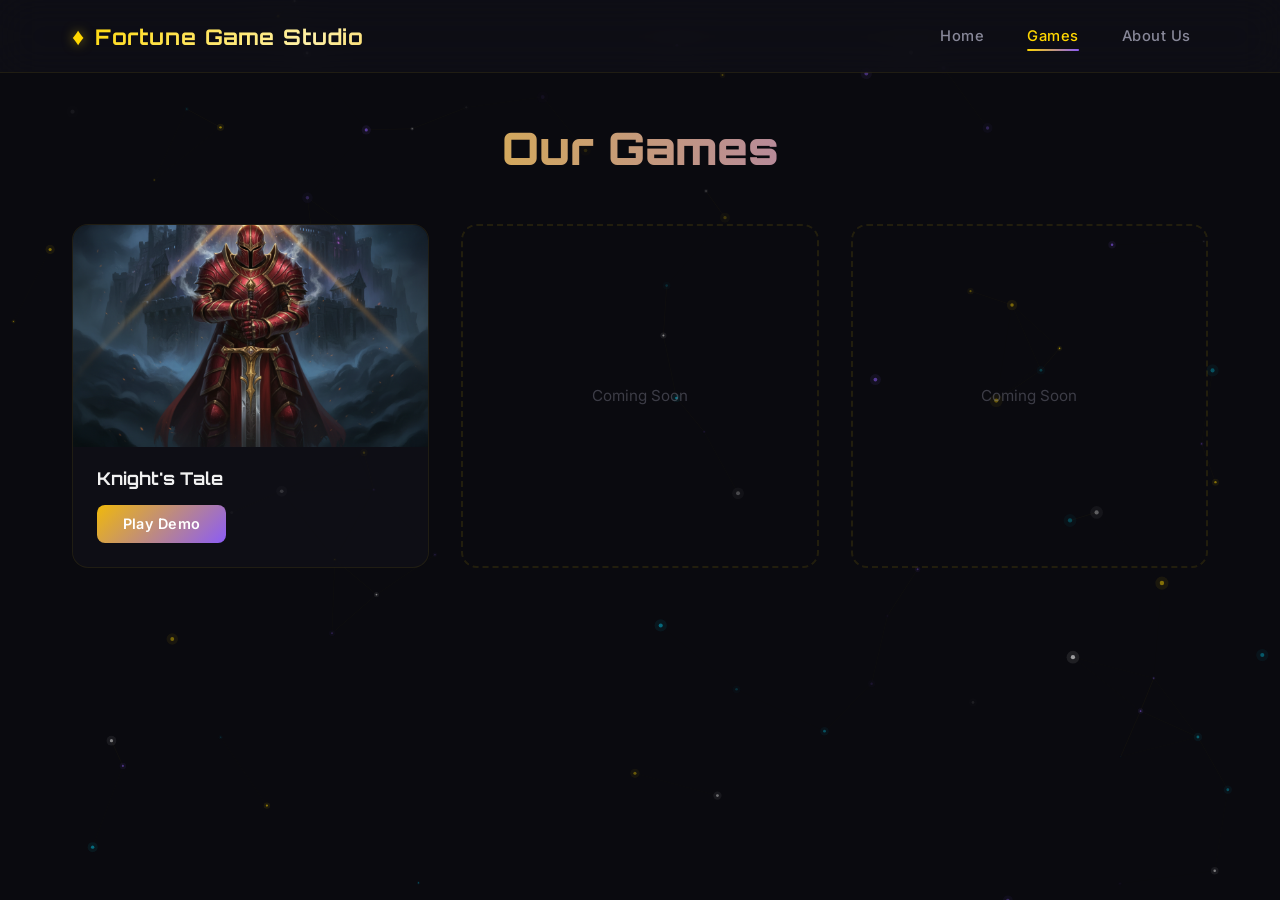
==== games/index.html @ 16992de4 "Initial commit" ====
<!DOCTYPE html>
<html lang="en">
<head>
  <meta charset="UTF-8">
  <meta name="viewport" content="width=device-width, initial-scale=1.0">
  <title>Games — Fortune Game Studio</title>
  <link rel="preconnect" href="https://fonts.googleapis.com">
  <link rel="preconnect" href="https://fonts.gstatic.com" crossorigin>
  <link href="https://fonts.googleapis.com/css2?family=Inter:wght@300;400;500;600&family=Orbitron:wght@500;700;900&display=swap" rel="stylesheet">
  <link rel="stylesheet" href="../css/styles.css">
</head>
<body>
  <canvas id="particle-canvas"></canvas>

  <header class="header">
    <div class="header-inner">
      <a class="logo" href="/" aria-label="Fortune Game Studio">
        <span class="logo-icon">&#9830;</span>
        Fortune Game Studio
      </a>
      <nav class="nav">
        <a class="nav-link" href="/">Home</a>
        <a class="nav-link active" href="/games/">Games</a>
        <a class="nav-link">About Us</a>
      </nav>
    </div>
  </header>

  <main>
    <section class="page-section">
      <h1 class="page-title">Our Games</h1>
      <div class="games-grid">
        <div class="game-card">
          <div class="game-card-image">
            <img src="../assets/images/knights-tale.png" alt="Knight's Tale">
          </div>
          <div class="game-card-body">
            <h2 class="game-card-name">Knight's Tale</h2>
            <a class="btn-play-demo" href="/games/knights-tale-demo/">Play Demo</a>
          </div>
        </div>
        <div class="game-card-empty">
          <span>Coming Soon</span>
        </div>
        <div class="game-card-empty">
          <span>Coming Soon</span>
        </div>
      </div>
    </section>
  </main>

  <script src="../js/main.js"></script>
</body>
</html>
---- css/styles.css ----
/* === Reset & Base === */
*, *::before, *::after {
  margin: 0;
  padding: 0;
  box-sizing: border-box;
}

:root {
  --bg-primary: #0a0a0f;
  --bg-secondary: #12121a;
  --gold: #FFD700;
  --gold-dark: #F0B90B;
  --purple: #8B5CF6;
  --purple-dim: #6D28D9;
  --cyan: #06B6D4;
  --text-primary: #f0f0f0;
  --text-muted: #888899;
  --glass-bg: rgba(18, 18, 26, 0.6);
  --glass-border: rgba(255, 215, 0, 0.08);
}

html {
  scroll-behavior: smooth;
}

body {
  font-family: 'Inter', sans-serif;
  background: var(--bg-primary);
  color: var(--text-primary);
  overflow-x: hidden;
  min-height: 100vh;
}

/* === Particle Canvas === */
#particle-canvas {
  position: fixed;
  top: 0;
  left: 0;
  width: 100%;
  height: 100%;
  z-index: 0;
  pointer-events: none;
}

/* === Header === */
.header {
  position: fixed;
  top: 0;
  left: 0;
  right: 0;
  z-index: 100;
  background: var(--glass-bg);
  backdrop-filter: blur(20px);
  -webkit-backdrop-filter: blur(20px);
  border-bottom: 1px solid var(--glass-border);
  transition: background 0.3s ease;
}

.header-inner {
  max-width: 1200px;
  margin: 0 auto;
  padding: 0 2rem;
  height: 72px;
  display: flex;
  align-items: center;
  justify-content: space-between;
}

/* === Logo === */
.logo {
  font-family: 'Orbitron', sans-serif;
  font-weight: 700;
  font-size: 1.35rem;
  letter-spacing: 0.04em;
  background: linear-gradient(135deg, var(--gold) 0%, #FFF1A8 40%, var(--gold-dark) 70%, var(--gold) 100%);
  background-size: 200% 200%;
  -webkit-background-clip: text;
  -webkit-text-fill-color: transparent;
  background-clip: text;
  animation: shimmer-gold 4s ease-in-out infinite;
  display: flex;
  align-items: center;
  gap: 0.6rem;
  text-decoration: none;
  cursor: default;
  user-select: none;
}

.logo-icon {
  font-size: 1.5rem;
  -webkit-text-fill-color: var(--gold);
  filter: drop-shadow(0 0 6px rgba(255, 215, 0, 0.5));
  animation: pulse-glow 2.5s ease-in-out infinite;
}

@keyframes shimmer-gold {
  0%, 100% { background-position: 0% 50%; }
  50% { background-position: 100% 50%; }
}

@keyframes pulse-glow {
  0%, 100% { filter: drop-shadow(0 0 6px rgba(255, 215, 0, 0.4)); }
  50% { filter: drop-shadow(0 0 14px rgba(255, 215, 0, 0.8)); }
}

/* === Navigation === */
.nav {
  display: flex;
  align-items: center;
  gap: 0.5rem;
}

.nav-link {
  font-family: 'Inter', sans-serif;
  font-weight: 500;
  font-size: 0.92rem;
  letter-spacing: 0.03em;
  color: var(--text-muted);
  text-decoration: none;
  padding: 0.5rem 1.1rem;
  border-radius: 8px;
  position: relative;
  transition: color 0.3s ease, background 0.3s ease;
}

.nav-link:not([href]) {
  cursor: default;
  pointer-events: none;
}

.nav-link[href]:hover {
  color: var(--gold);
}

.nav-link::after {
  content: '';
  position: absolute;
  bottom: 2px;
  left: 50%;
  transform: translateX(-50%) scaleX(0);
  width: 60%;
  height: 2px;
  background: linear-gradient(90deg, var(--gold), var(--purple));
  border-radius: 1px;
  transition: transform 0.3s ease;
}

.nav-link.active {
  color: var(--gold);
}

.nav-link.active::after {
  transform: translateX(-50%) scaleX(1);
}

/* === Hero Section === */
.hero {
  position: relative;
  z-index: 1;
  min-height: 100vh;
  display: flex;
  align-items: center;
  justify-content: center;
  text-align: center;
  padding: 6rem 2rem 4rem;
}

.hero-content {
  position: relative;
  z-index: 2;
  max-width: 800px;
  animation: fadeInUp 1.2s ease-out;
}

.hero-title {
  font-family: 'Orbitron', sans-serif;
  font-weight: 900;
  line-height: 1.15;
  margin-bottom: 1.5rem;
}

.hero-title-line {
  display: block;
  font-size: clamp(2.2rem, 6vw, 4.2rem);
  color: var(--text-primary);
  text-shadow: 0 0 40px rgba(255, 255, 255, 0.06);
}

.hero-title-line.accent {
  background: linear-gradient(90deg, var(--gold), var(--purple), var(--cyan));
  background-size: 200% auto;
  -webkit-background-clip: text;
  -webkit-text-fill-color: transparent;
  background-clip: text;
  animation: gradient-flow 5s linear infinite;
  filter: drop-shadow(0 0 30px rgba(139, 92, 246, 0.3));
}

@keyframes gradient-flow {
  0% { background-position: 0% center; }
  100% { background-position: 200% center; }
}

.hero-tagline {
  font-size: clamp(1rem, 2vw, 1.25rem);
  font-weight: 300;
  color: var(--text-muted);
  line-height: 1.7;
  max-width: 580px;
  margin: 0 auto 2.5rem;
  animation: fadeInUp 1.2s ease-out 0.3s both;
}

/* === Decorative Chips === */
.hero-chips {
  display: flex;
  justify-content: center;
  gap: 1.2rem;
  animation: fadeInUp 1.2s ease-out 0.6s both;
}

.chip {
  width: 44px;
  height: 44px;
  border-radius: 50%;
  border: 2px solid;
  position: relative;
  animation: float 3s ease-in-out infinite;
}

.chip::before {
  content: '';
  position: absolute;
  inset: 5px;
  border-radius: 50%;
  border: 1.5px dashed;
  opacity: 0.5;
}

.chip:nth-child(1) {
  border-color: var(--gold);
  box-shadow: 0 0 20px rgba(255, 215, 0, 0.25), inset 0 0 10px rgba(255, 215, 0, 0.1);
  animation-delay: 0s;
}
.chip:nth-child(1)::before { border-color: var(--gold); }

.chip:nth-child(2) {
  border-color: var(--purple);
  box-shadow: 0 0 20px rgba(139, 92, 246, 0.25), inset 0 0 10px rgba(139, 92, 246, 0.1);
  animation-delay: 0.5s;
}
.chip:nth-child(2)::before { border-color: var(--purple); }

.chip:nth-child(3) {
  border-color: var(--cyan);
  box-shadow: 0 0 20px rgba(6, 182, 212, 0.25), inset 0 0 10px rgba(6, 182, 212, 0.1);
  animation-delay: 1s;
}
.chip:nth-child(3)::before { border-color: var(--cyan); }

@keyframes float {
  0%, 100% { transform: translateY(0); }
  50% { transform: translateY(-10px); }
}

/* === Hero Glow === */
.hero-glow {
  position: absolute;
  top: 50%;
  left: 50%;
  transform: translate(-50%, -50%);
  width: 600px;
  height: 600px;
  background: radial-gradient(circle, rgba(139, 92, 246, 0.12) 0%, rgba(255, 215, 0, 0.05) 40%, transparent 70%);
  border-radius: 50%;
  pointer-events: none;
  z-index: 1;
  animation: breathe 6s ease-in-out infinite;
}

@keyframes breathe {
  0%, 100% { transform: translate(-50%, -50%) scale(1); opacity: 0.7; }
  50% { transform: translate(-50%, -50%) scale(1.15); opacity: 1; }
}

/* === Entrance Animations === */
@keyframes fadeInUp {
  from {
    opacity: 0;
    transform: translateY(30px);
  }
  to {
    opacity: 1;
    transform: translateY(0);
  }
}

/* === Page Section (Games & Demo pages) === */
.page-section {
  position: relative;
  z-index: 1;
  padding: 120px 2rem 4rem;
  max-width: 1200px;
  margin: 0 auto;
}

.page-title {
  font-family: 'Orbitron', sans-serif;
  font-weight: 900;
  font-size: clamp(1.8rem, 4vw, 2.8rem);
  text-align: center;
  margin-bottom: 3rem;
  background: linear-gradient(90deg, var(--gold), var(--purple), var(--cyan));
  background-size: 200% auto;
  -webkit-background-clip: text;
  -webkit-text-fill-color: transparent;
  background-clip: text;
  animation: gradient-flow 5s linear infinite;
}

/* === Games Grid === */
.games-grid {
  display: grid;
  grid-template-columns: repeat(3, 1fr);
  gap: 2rem;
}

/* === Game Card === */
.game-card {
  background: var(--glass-bg);
  border: 1px solid var(--glass-border);
  border-radius: 16px;
  overflow: hidden;
  transition: transform 0.3s ease, box-shadow 0.3s ease, border-color 0.3s ease;
}

.game-card:hover {
  transform: translateY(-6px) scale(1.02);
  box-shadow: 0 8px 40px rgba(255, 215, 0, 0.15), 0 0 20px rgba(139, 92, 246, 0.1);
  border-color: rgba(255, 215, 0, 0.25);
}

.game-card-image {
  width: 100%;
  aspect-ratio: 16 / 10;
  overflow: hidden;
}

.game-card-image img {
  width: 100%;
  height: 100%;
  object-fit: cover;
  transition: transform 0.4s ease;
}

.game-card:hover .game-card-image img {
  transform: scale(1.08);
}

.game-card-body {
  padding: 1.25rem 1.5rem 1.5rem;
}

.game-card-name {
  font-family: 'Orbitron', sans-serif;
  font-weight: 700;
  font-size: 1.1rem;
  color: var(--text-primary);
  margin-bottom: 1rem;
}

.btn-play-demo {
  display: inline-block;
  font-family: 'Inter', sans-serif;
  font-weight: 600;
  font-size: 0.9rem;
  letter-spacing: 0.03em;
  color: #fff;
  background: linear-gradient(135deg, var(--gold-dark), var(--purple));
  padding: 0.65rem 1.6rem;
  border-radius: 8px;
  text-decoration: none;
  transition: box-shadow 0.3s ease, transform 0.2s ease;
}

.btn-play-demo:hover {
  box-shadow: 0 0 20px rgba(255, 215, 0, 0.3), 0 0 40px rgba(139, 92, 246, 0.2);
  transform: translateY(-2px);
}

/* === Empty Card Placeholder === */
.game-card-empty {
  border: 2px dashed rgba(255, 215, 0, 0.1);
  border-radius: 16px;
  display: flex;
  align-items: center;
  justify-content: center;
  min-height: 260px;
}

.game-card-empty span {
  font-family: 'Inter', sans-serif;
  font-size: 0.95rem;
  color: var(--text-muted);
  opacity: 0.4;
}

/* === Demo Page === */
.back-btn {
  display: inline-flex;
  align-items: center;
  gap: 0.4rem;
  font-family: 'Inter', sans-serif;
  font-weight: 500;
  font-size: 0.9rem;
  color: var(--text-muted);
  text-decoration: none;
  margin-bottom: 1rem;
  padding: 0.4rem 0.8rem;
  border-radius: 6px;
  transition: color 0.3s ease, background 0.3s ease;
}

.back-btn:hover {
  color: var(--gold);
  background: rgba(255, 215, 0, 0.06);
}

.game-frame-container {
  border: 1px solid rgba(255, 215, 0, 0.12);
  border-radius: 8px;
  overflow: hidden;
  margin: 0 1rem;
  position: relative;
}

.game-iframe {
  display: block;
  width: 100%;
  height: 80vh;
  border: none;
}

/* === Responsive === */
@media (max-width: 640px) {
  .header-inner {
    padding: 0 1.2rem;
    height: 60px;
  }

  .logo {
    font-size: 1rem;
  }

  .logo-icon {
    font-size: 1.2rem;
  }

  .nav-link {
    font-size: 0.82rem;
    padding: 0.4rem 0.7rem;
  }

  .hero {
    padding: 5rem 1.2rem 3rem;
  }

  .page-section {
    padding: 100px 1.2rem 3rem;
  }

  .games-grid {
    grid-template-columns: 1fr;
    gap: 1.5rem;
  }

  .game-card-empty {
    min-height: 160px;
  }

  /* Demo page mobile: full-bleed iframe with overlay back button */
  .back-btn {
    position: fixed;
    top: 70px;
    left: 10px;
    z-index: 50;
    background: rgba(10, 10, 15, 0.75);
    backdrop-filter: blur(8px);
    -webkit-backdrop-filter: blur(8px);
    border-radius: 8px;
    color: var(--text-primary);
    margin-bottom: 0;
    padding: 0.5rem 0.9rem;
    font-size: 0.82rem;
  }

  .game-frame-container {
    border: none;
    border-radius: 0;
    margin: 0;
  }

  .game-iframe {
    height: calc(100vh - 60px);
  }
}

@media (min-width: 641px) and (max-width: 900px) {
  .games-grid {
    grid-template-columns: repeat(2, 1fr);
  }
}
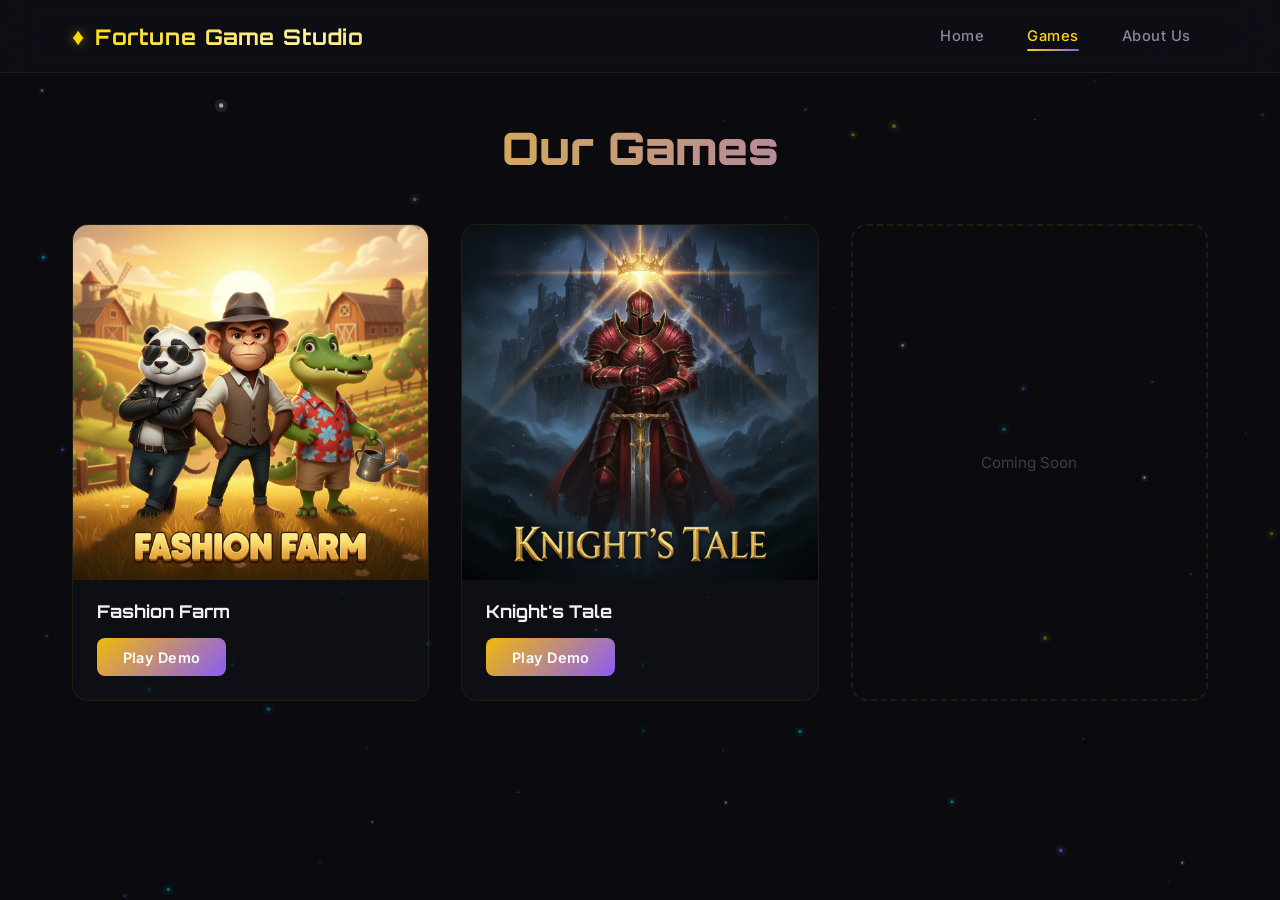
==== commit cd875614: "Add Fashion Farm demo, update games page layout - Add Fashion Farm as first game with demo iframe - " ====
--- a/games/index.html
+++ b/games/index.html
@@ -32,15 +32,21 @@
       <div class="games-grid">
         <div class="game-card">
           <div class="game-card-image">
+            <img src="../assets/images/fashion-farm.png" alt="Fashion Farm">
+          </div>
+          <div class="game-card-body">
+            <h2 class="game-card-name">Fashion Farm</h2>
+            <a class="btn-play-demo" href="/games/fashion-farm-demo/">Play Demo</a>
+          </div>
+        </div>
+        <div class="game-card">
+          <div class="game-card-image">
             <img src="../assets/images/knights-tale.png" alt="Knight's Tale">
           </div>
           <div class="game-card-body">
             <h2 class="game-card-name">Knight's Tale</h2>
             <a class="btn-play-demo" href="/games/knights-tale-demo/">Play Demo</a>
           </div>
-        </div>
-        <div class="game-card-empty">
-          <span>Coming Soon</span>
         </div>
         <div class="game-card-empty">
           <span>Coming Soon</span>
--- a/css/styles.css
+++ b/css/styles.css
@@ -342,14 +342,15 @@
 
 .game-card-image {
   width: 100%;
-  aspect-ratio: 16 / 10;
+  aspect-ratio: 1 / 1;
   overflow: hidden;
 }
 
 .game-card-image img {
   width: 100%;
   height: 100%;
-  object-fit: cover;
+  object-fit: contain;
+  background: var(--bg-secondary);
   transition: transform 0.4s ease;
 }
 
@@ -409,15 +410,15 @@
 .back-btn {
   display: inline-flex;
   align-items: center;
-  gap: 0.4rem;
+  gap: 0.3rem;
   font-family: 'Inter', sans-serif;
   font-weight: 500;
-  font-size: 0.9rem;
+  font-size: 0.75rem;
   color: var(--text-muted);
   text-decoration: none;
-  margin-bottom: 1rem;
-  padding: 0.4rem 0.8rem;
-  border-radius: 6px;
+  margin-bottom: 0.6rem;
+  padding: 0.3rem 0.6rem;
+  border-radius: 5px;
   transition: color 0.3s ease, background 0.3s ease;
 }
 
@@ -478,30 +479,52 @@
     min-height: 160px;
   }
 
-  /* Demo page mobile: full-bleed iframe with overlay back button */
-  .back-btn {
+  /* Game page mobile: true fullscreen */
+  .game-page,
+  .game-page html {
+    height: 100%;
+    overflow: hidden;
+  }
+
+  .game-page .header,
+  .game-page #particle-canvas {
+    display: none;
+  }
+
+  .game-page main,
+  .game-page .page-section {
+    padding: 0;
+    margin: 0;
+    max-width: none;
+    height: 100%;
+  }
+
+  .game-page .back-btn {
     position: fixed;
-    top: 70px;
-    left: 10px;
-    z-index: 50;
-    background: rgba(10, 10, 15, 0.75);
-    backdrop-filter: blur(8px);
-    -webkit-backdrop-filter: blur(8px);
-    border-radius: 8px;
+    top: 8px;
+    left: 8px;
+    z-index: 200;
+    background: rgba(10, 10, 15, 0.8);
+    backdrop-filter: blur(10px);
+    -webkit-backdrop-filter: blur(10px);
+    border: 1px solid rgba(255, 215, 0, 0.15);
+    border-radius: 6px;
     color: var(--text-primary);
-    margin-bottom: 0;
-    padding: 0.5rem 0.9rem;
-    font-size: 0.82rem;
-  }
-
-  .game-frame-container {
+    margin: 0;
+    padding: 0.3rem 0.6rem;
+    font-size: 0.7rem;
+  }
+
+  .game-page .game-frame-container {
     border: none;
     border-radius: 0;
     margin: 0;
-  }
-
-  .game-iframe {
-    height: calc(100vh - 60px);
+    height: 100%;
+  }
+
+  .game-page .game-iframe {
+    height: 100vh;
+    height: 100dvh;
   }
 }
 
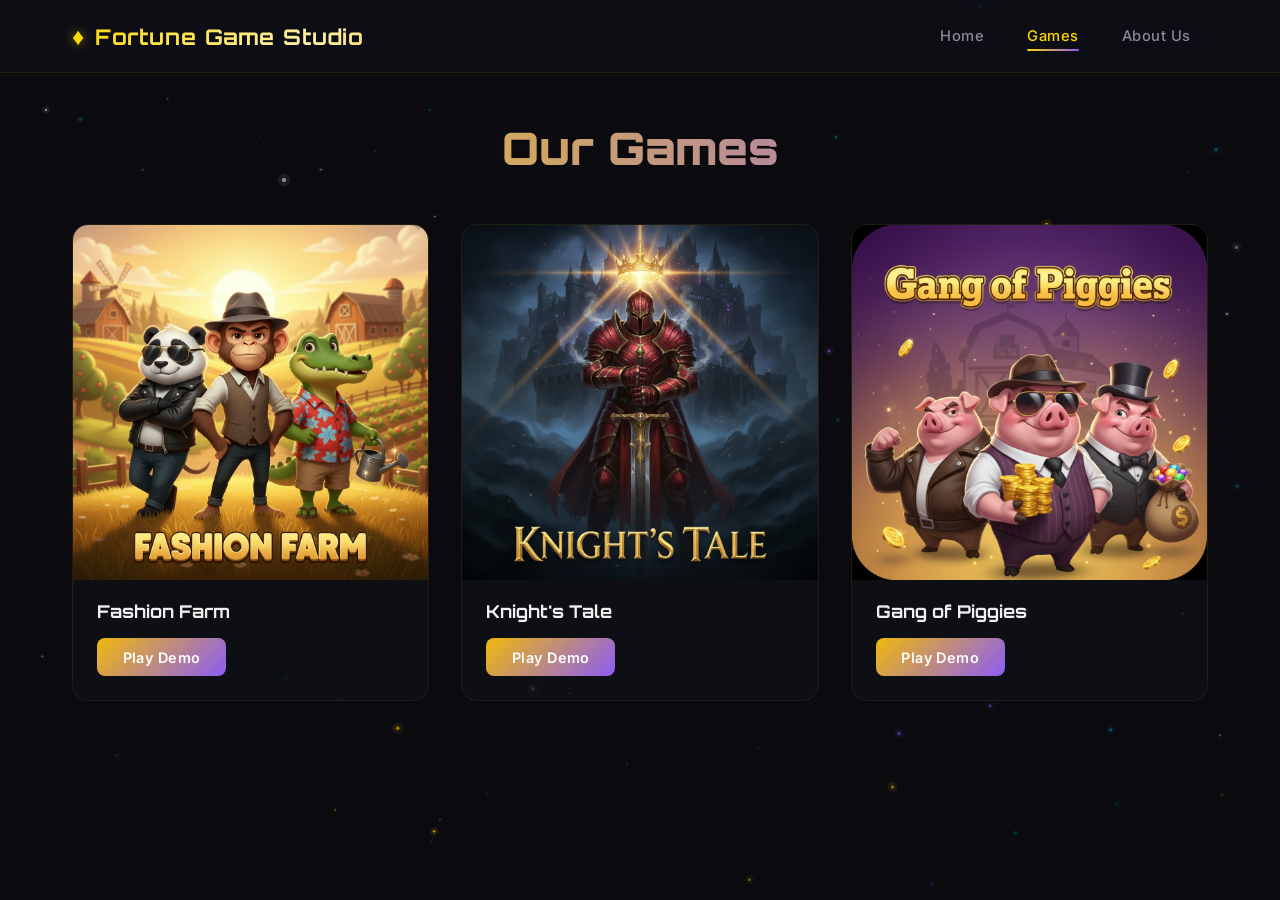
==== commit 175db5f2: "Add Gang of Piggies game demo page Co-Authored-By: Claude Opus 4.6 <noreply@anthropic.com>" ====
--- a/games/index.html
+++ b/games/index.html
@@ -48,8 +48,14 @@
             <a class="btn-play-demo" href="/games/knights-tale-demo/">Play Demo</a>
           </div>
         </div>
-        <div class="game-card-empty">
-          <span>Coming Soon</span>
+        <div class="game-card">
+          <div class="game-card-image">
+            <img src="../assets/images/gang-of-piggies.png" alt="Gang of Piggies">
+          </div>
+          <div class="game-card-body">
+            <h2 class="game-card-name">Gang of Piggies</h2>
+            <a class="btn-play-demo" href="/games/gang-of-piggies-demo/">Play Demo</a>
+          </div>
         </div>
       </div>
     </section>
--- a/css/styles.css
+++ b/css/styles.css
@@ -428,10 +428,10 @@
 }
 
 .game-frame-container {
-  border: 1px solid rgba(255, 215, 0, 0.12);
-  border-radius: 8px;
+  border: none;
+  border-radius: 0;
   overflow: hidden;
-  margin: 0 1rem;
+  margin: 0;
   position: relative;
 }
 
@@ -442,6 +442,59 @@
   border: none;
 }
 
+/* Desktop: game page is fullscreen, no cropping */
+.game-page {
+  height: 100%;
+  overflow: hidden;
+}
+
+.game-page .header {
+  display: none;
+}
+
+.game-page #particle-canvas {
+  display: none;
+}
+
+.game-page main,
+.game-page .page-section {
+  padding: 0;
+  margin: 0;
+  max-width: none;
+  height: 100%;
+}
+
+.game-page .back-btn {
+  position: fixed;
+  top: 10px;
+  left: 10px;
+  z-index: 200;
+  background: rgba(10, 10, 15, 0.8);
+  backdrop-filter: blur(10px);
+  -webkit-backdrop-filter: blur(10px);
+  border: 1px solid rgba(255, 215, 0, 0.15);
+  border-radius: 6px;
+  color: var(--text-primary);
+  margin: 0;
+}
+
+.game-page .game-frame-container {
+  height: 100%;
+}
+
+.game-page .game-iframe {
+  height: 100vh;
+  height: 100dvh;
+}
+
+/* === Right-side back button (Gang of Piggies) === */
+.game-page-right .back-btn {
+  left: auto;
+  right: 10px;
+  padding: 0.2rem 0.5rem;
+  font-size: 0.65rem;
+}
+
 /* === Responsive === */
 @media (max-width: 640px) {
   .header-inner {
@@ -479,52 +532,19 @@
     min-height: 160px;
   }
 
-  /* Game page mobile: true fullscreen */
-  .game-page,
-  .game-page html {
-    height: 100%;
-    overflow: hidden;
-  }
-
-  .game-page .header,
-  .game-page #particle-canvas {
-    display: none;
-  }
-
-  .game-page main,
-  .game-page .page-section {
-    padding: 0;
-    margin: 0;
-    max-width: none;
-    height: 100%;
-  }
-
+  /* Game page mobile: smaller back button */
   .game-page .back-btn {
-    position: fixed;
     top: 8px;
     left: 8px;
-    z-index: 200;
-    background: rgba(10, 10, 15, 0.8);
-    backdrop-filter: blur(10px);
-    -webkit-backdrop-filter: blur(10px);
-    border: 1px solid rgba(255, 215, 0, 0.15);
-    border-radius: 6px;
-    color: var(--text-primary);
-    margin: 0;
     padding: 0.3rem 0.6rem;
     font-size: 0.7rem;
   }
 
-  .game-page .game-frame-container {
-    border: none;
-    border-radius: 0;
-    margin: 0;
-    height: 100%;
-  }
-
-  .game-page .game-iframe {
-    height: 100vh;
-    height: 100dvh;
+  .game-page-right .back-btn {
+    left: auto;
+    right: 8px;
+    padding: 0.2rem 0.45rem;
+    font-size: 0.6rem;
   }
 }
 
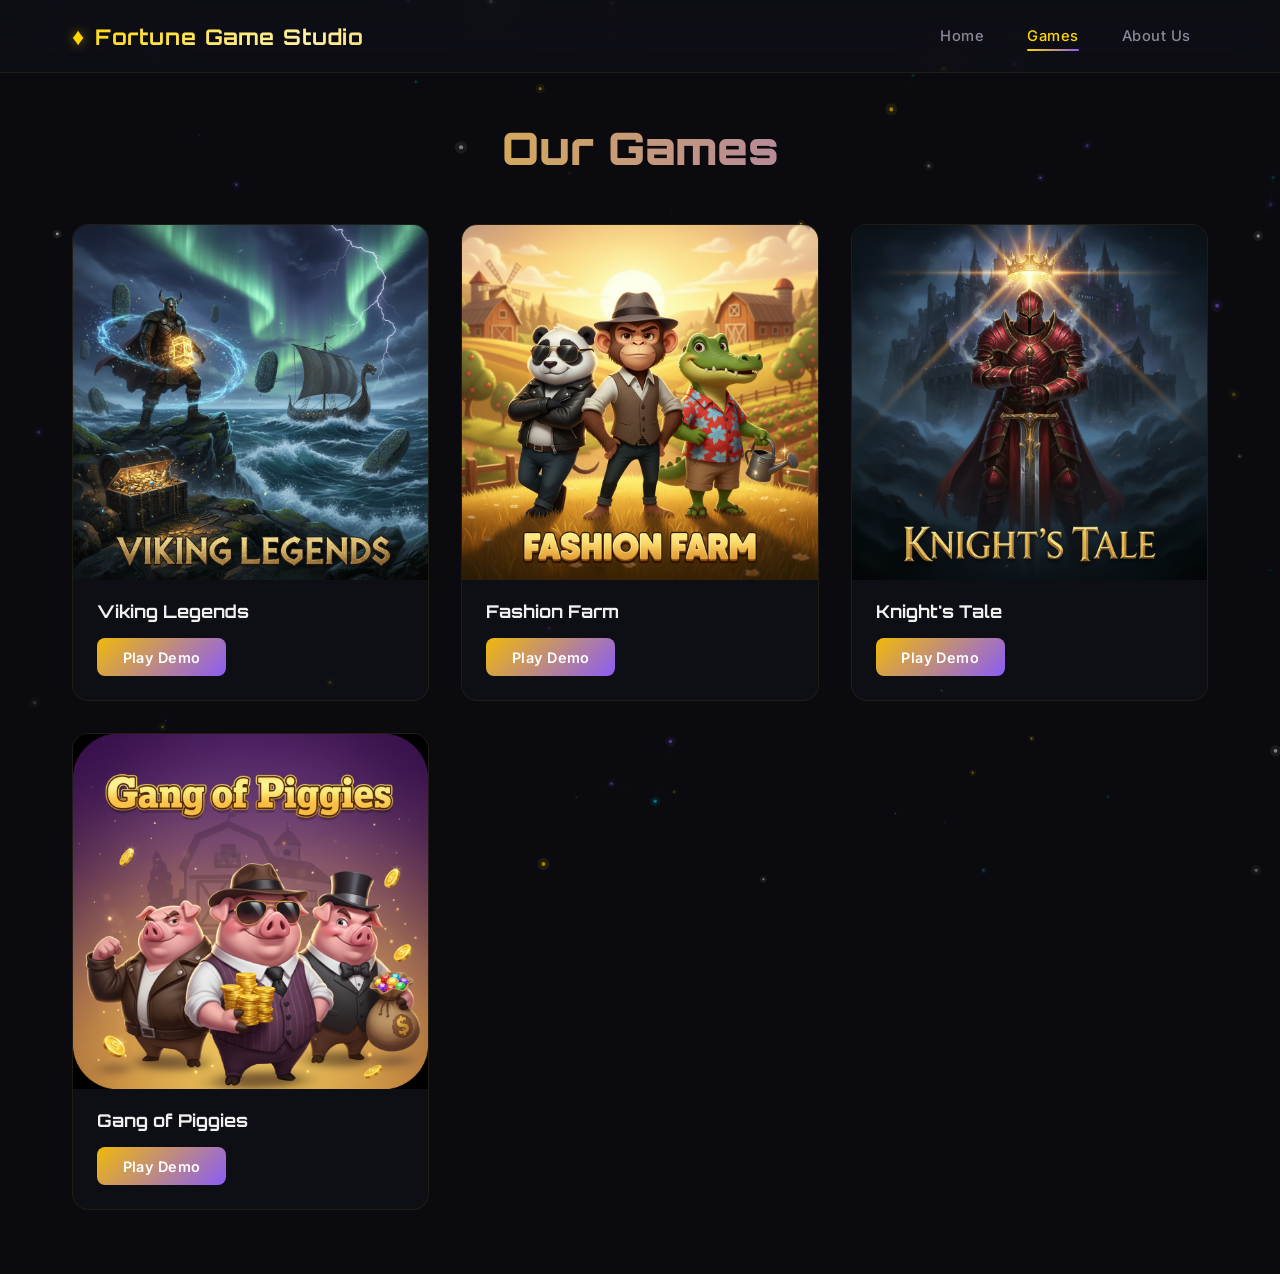
==== commit ca5da0ca: "Add Viking Legends to games listing and demo page - Added Viking Legends as first game in the games " ====
--- a/games/index.html
+++ b/games/index.html
@@ -32,6 +32,15 @@
       <div class="games-grid">
         <div class="game-card">
           <div class="game-card-image">
+            <img src="../assets/images/viking-legends.png" alt="Viking Legends">
+          </div>
+          <div class="game-card-body">
+            <h2 class="game-card-name">Viking Legends</h2>
+            <a class="btn-play-demo" href="/games/viking-legends-demo/">Play Demo</a>
+          </div>
+        </div>
+        <div class="game-card">
+          <div class="game-card-image">
             <img src="../assets/images/fashion-farm.png" alt="Fashion Farm">
           </div>
           <div class="game-card-body">
--- a/css/styles.css
+++ b/css/styles.css
@@ -469,10 +469,10 @@
   top: 10px;
   left: 10px;
   z-index: 200;
-  background: rgba(10, 10, 15, 0.8);
-  backdrop-filter: blur(10px);
-  -webkit-backdrop-filter: blur(10px);
-  border: 1px solid rgba(255, 215, 0, 0.15);
+  background: transparent;
+  backdrop-filter: none;
+  -webkit-backdrop-filter: none;
+  border: none;
   border-radius: 6px;
   color: var(--text-primary);
   margin: 0;
@@ -524,8 +524,8 @@
   }
 
   .games-grid {
-    grid-template-columns: 1fr;
-    gap: 1.5rem;
+    grid-template-columns: repeat(2, 1fr);
+    gap: 1rem;
   }
 
   .game-card-empty {
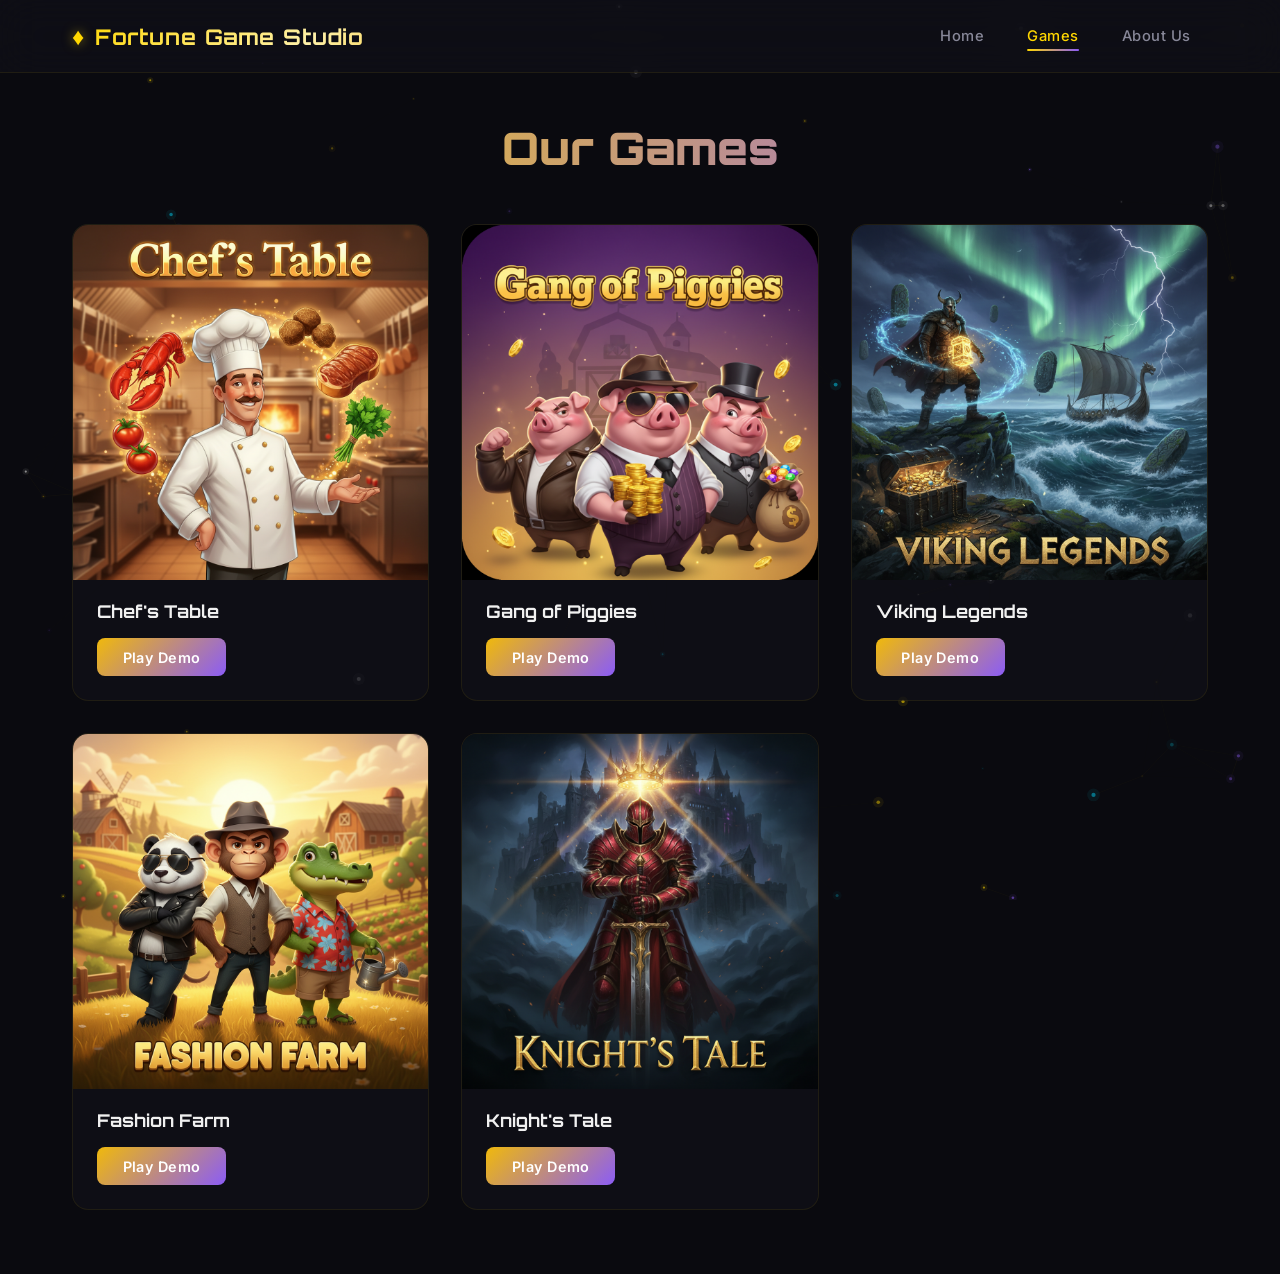
==== commit 100311f4: "Add Chef's Table to games listing and create demo page Reorder games: Chef's Table, Gang of Piggies," ====
--- a/games/index.html
+++ b/games/index.html
@@ -32,6 +32,24 @@
       <div class="games-grid">
         <div class="game-card">
           <div class="game-card-image">
+            <img src="../assets/images/chefs-table.png" alt="Chef's Table">
+          </div>
+          <div class="game-card-body">
+            <h2 class="game-card-name">Chef's Table</h2>
+            <a class="btn-play-demo" href="/games/chefs-table-demo/">Play Demo</a>
+          </div>
+        </div>
+        <div class="game-card">
+          <div class="game-card-image">
+            <img src="../assets/images/gang-of-piggies.png" alt="Gang of Piggies">
+          </div>
+          <div class="game-card-body">
+            <h2 class="game-card-name">Gang of Piggies</h2>
+            <a class="btn-play-demo" href="/games/gang-of-piggies-demo/">Play Demo</a>
+          </div>
+        </div>
+        <div class="game-card">
+          <div class="game-card-image">
             <img src="../assets/images/viking-legends.png" alt="Viking Legends">
           </div>
           <div class="game-card-body">
@@ -57,15 +75,6 @@
             <a class="btn-play-demo" href="/games/knights-tale-demo/">Play Demo</a>
           </div>
         </div>
-        <div class="game-card">
-          <div class="game-card-image">
-            <img src="../assets/images/gang-of-piggies.png" alt="Gang of Piggies">
-          </div>
-          <div class="game-card-body">
-            <h2 class="game-card-name">Gang of Piggies</h2>
-            <a class="btn-play-demo" href="/games/gang-of-piggies-demo/">Play Demo</a>
-          </div>
-        </div>
       </div>
     </section>
   </main>
